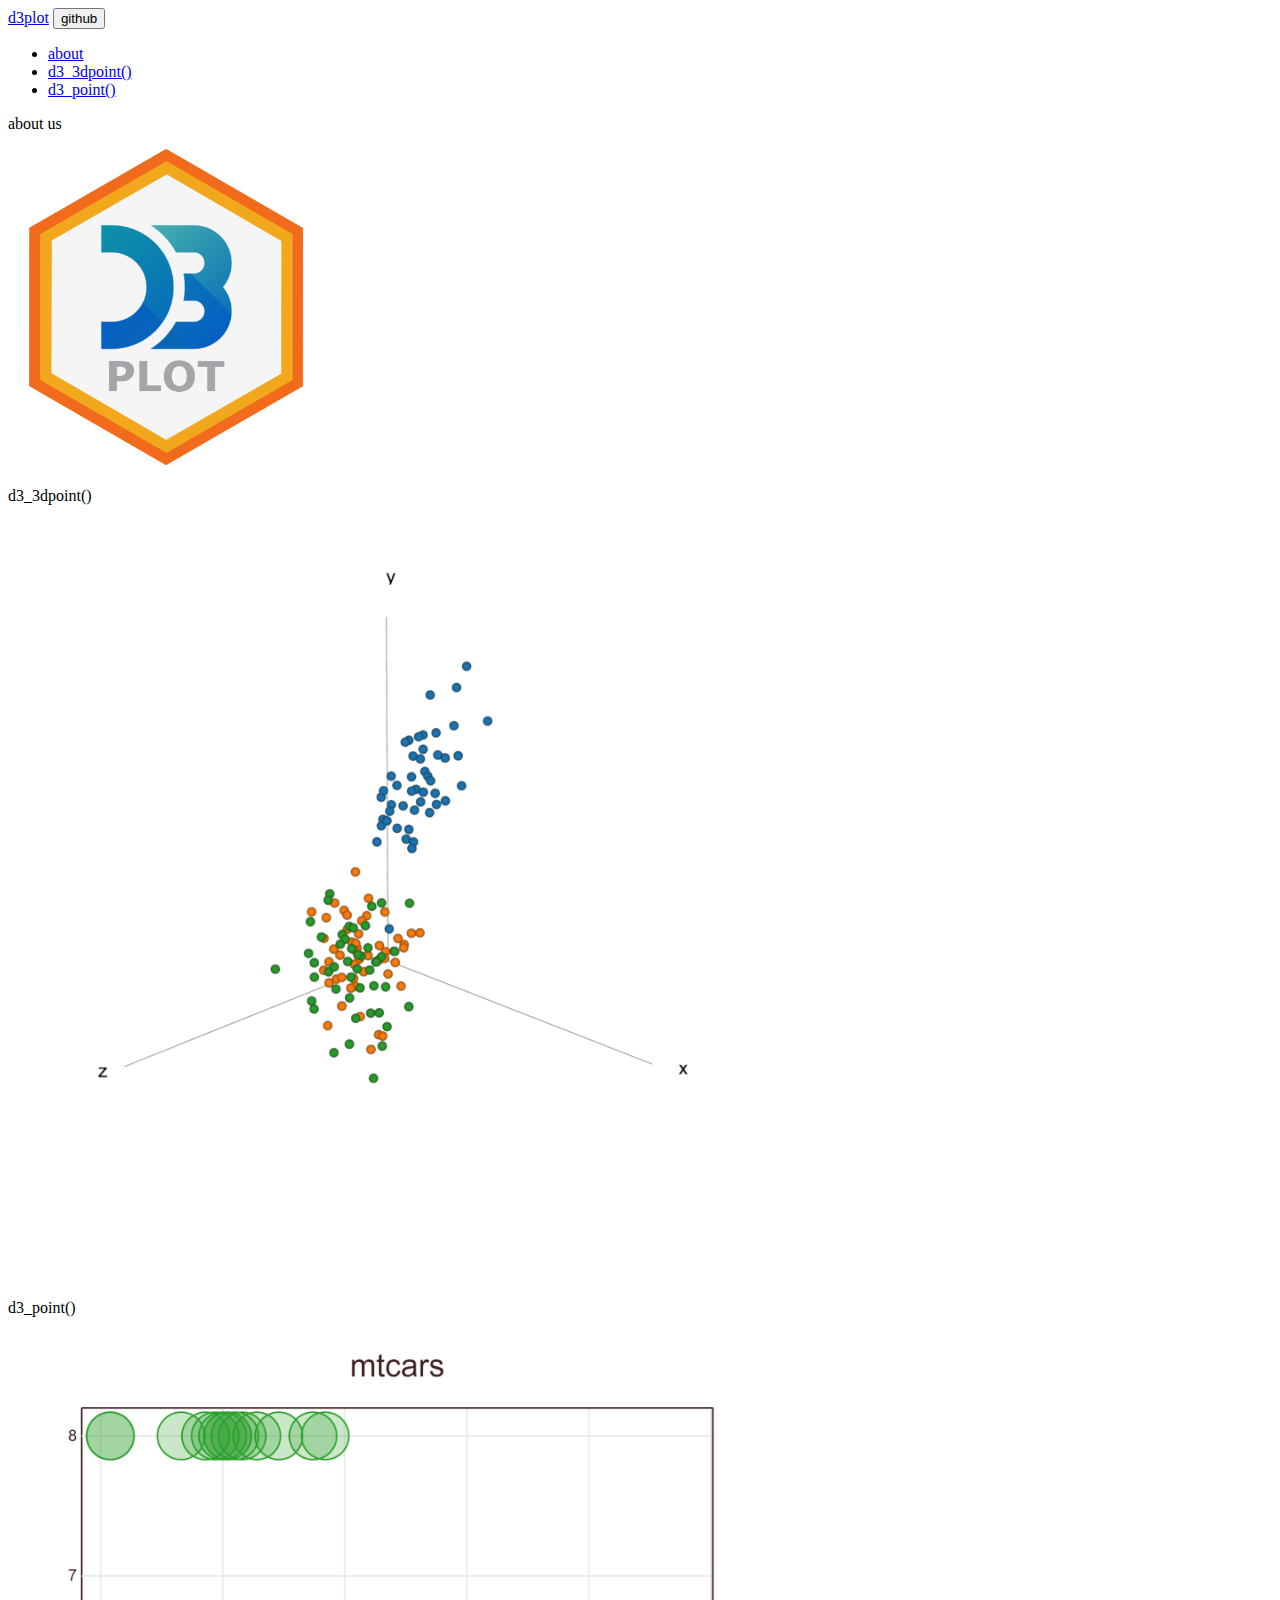
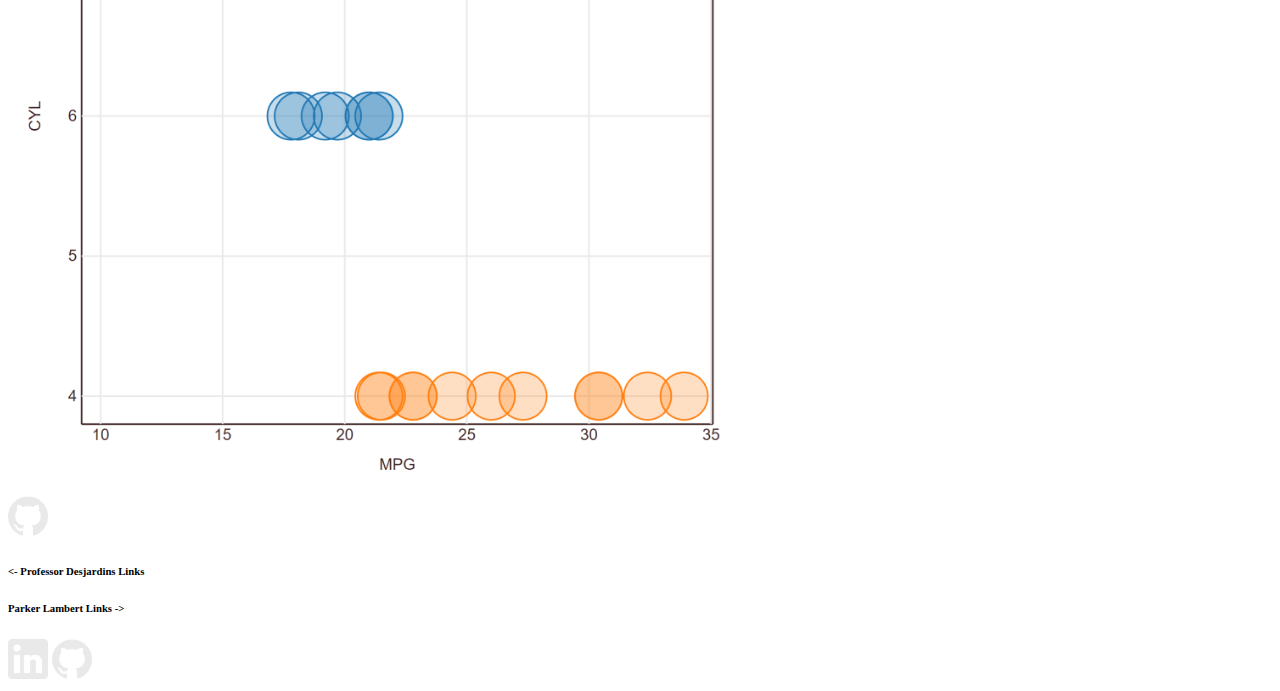
==== index.html @ 1dce2777 "works better with various resolutions" ====
<!DOCTYPE html>
<!--[if lt IE 7]>      <html class="no-js lt-ie9 lt-ie8 lt-ie7"> <![endif]-->
<!--[if IE 7]>         <html class="no-js lt-ie9 lt-ie8"> <![endif]-->
<!--[if IE 8]>         <html class="no-js lt-ie9"> <![endif]-->
<!--[if gt IE 8]>      <html class="no-js"> <!--<![endif]-->
<html>
  <head>
    <meta charset="utf-8" />
    <meta http-equiv="X-UA-Compatible" content="IE=edge" />
    <title>d3plot-home</title>
    <meta name="description" content="" />
    <meta name="viewport" content="width=device-width, initial-scale=1" />
    <link rel="stylesheet" href="css/styles.css" />
    <link rel="preconnect" href="https://fonts.googleapis.com" />
    <link rel="preconnect" href="https://fonts.gstatic.com" crossorigin />
    <link
      href="https://fonts.googleapis.com/css2?family=Inter:wght@400;600;800&display=swap"
      rel="stylesheet"
    />
  </head>
  <body>
    <header>
      <section class="ribon rTop">
        <a href="index.html" class="home">d3plot</a>

        <a href="https://github.com/cddesja/D3plot" target="_blank"
          ><button>github</button></a
        >

        <nav>
          <ul class="pages">
            <li><a href="about.html">about</a></li>
            <li><a href="d3_3dpoint.html">d3_3dpoint()</a></li>
            <li><a href="d3_point.html">d3_point()</a></li>
          </ul>
          <div class="burger">
            <div class="line1"></div>
            <div class="line2"></div>
            <div class="line4"></div>
          </div>
        </nav>
      </section>
    </header>
    <main>
      <div class="d3logo">
        <p>about us</p>
        <a href="about.html" class="logostag"
          ><img src="img/d3plotlogo.png" width="25%" class="d3logoimgtop"
        /></a>
      </div>
      <div class="graphlogos">
        <div class="graphlogo">
          <p>d3_3dpoint()</p>
          <a href="d3_3dpoint.html" class="logostag"
            ><img src="img/d3_3dpointlogo.png" width="60%" class="d3logoimgbot"
          /></a>
        </div>
        <div class="graphlogo">
          <p>d3_point()</p>
          <a href="d3_point.html" class="logostag"
            ><img src="img/d3_pointlogo.png" width="60%" class="d3logoimgbot"
          /></a>
        </div>
      </div>
    </main>
    <footer>
      <section class="ribon">
        <a href="https://github.com/cddesja" target="_blank"
          ><img src="img/github.png" width="40" class="bottom bimg"
        /></a>

        <h6 class="bottom person"><- Professor Desjardins Links</h6>
        <h6 class="bottom">Parker Lambert Links -></h6>

        <a
          href="https://www.linkedin.com/in/parkerjosephgreenlambert/"
          target="_blank"
          ><img src="img/linkedin.png" height="40" class="bottom bimg"
        /></a>
        <a href="https://github.com/plambert777" target="_blank"
          ><img src="img/github.png" height="40" class="bottom bimg"
        /></a>
      </section>
    </footer>
    <script src="" async defer></script>
  </body>
</html>
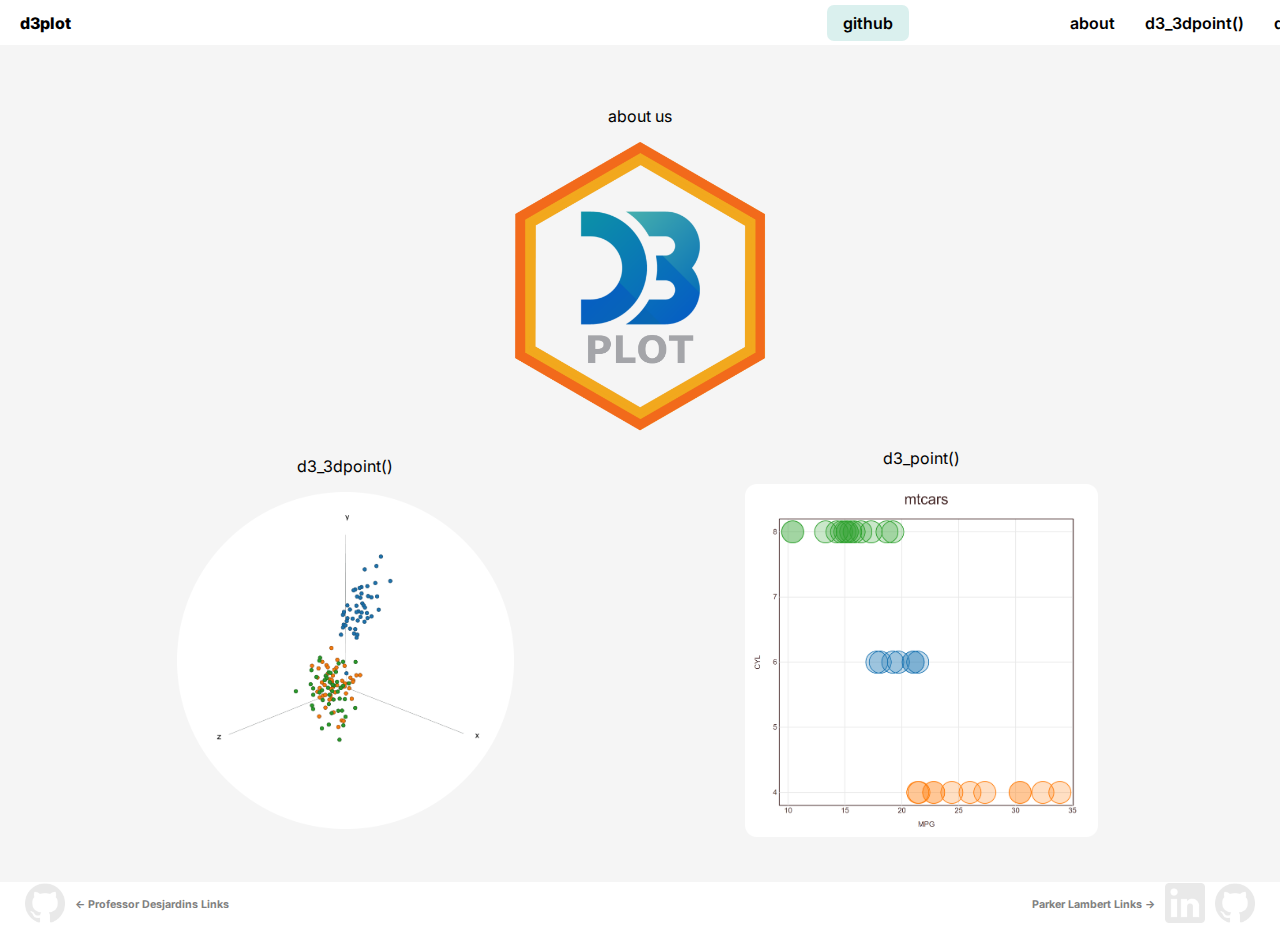
==== commit a61b2038: "Merge pull request #15 from plambert777/master" ====
--- a/index.html
+++ b/index.html
@@ -21,7 +21,7 @@
   <body>
     <header>
       <section class="ribon rTop">
-        <a href="index.html" class="home">d3plot</a>
+        <a href="index.html" class="home control">d3plot</a>
 
         <a href="https://github.com/cddesja/D3plot" target="_blank"
           ><button>github</button></a
@@ -29,9 +29,9 @@
 
         <nav>
           <ul class="pages">
-            <li><a href="about.html">about</a></li>
-            <li><a href="d3_3dpoint.html">d3_3dpoint()</a></li>
-            <li><a href="d3_point.html">d3_point()</a></li>
+            <li><a href="about.html" class="control">about</a></li>
+            <li><a href="d3_3dpoint.html" class="control">d3_3dpoint()</a></li>
+            <li><a href="d3_point.html" class="control">d3_point()</a></li>
           </ul>
           <div class="burger">
             <div class="line1"></div>
@@ -85,4 +85,3 @@
     <script src="" async defer></script>
   </body>
 </html>
-
--- a/css/styles.css
+++ b/css/styles.css
@@ -0,0 +1,219 @@
+* {
+  margin: 0px;
+  padding: 0px;
+  box-sizing: border-box;
+}
+body {
+  background-color: #f5f5f5;
+}
+
+/* header code follows  */
+/* header code follows  */
+/* header code follows  */
+/* header code follows  */
+header {
+  background-color: white;
+  margin-left: auto;
+  margin-right: auto;
+  align-items: center;
+}
+.ribon {
+  max-width: 1280px;
+  align-items: center;
+  margin-left: auto;
+  margin-right: auto;
+  /* background-color: teal; */
+  font-family: "Inter", sans-serif;
+  font-size: 1rem;
+  display: flex;
+  justify-content: flex-end;
+  padding: 0 20px;
+}
+.home {
+  font-weight: 800;
+  margin-right: auto;
+}
+nav {
+  display: flex;
+  justify-content: space-around;
+  align-items: center;
+  min-height: 5vh;
+  font-family: "Inter", sans-serif;
+  font-size: 1rem;
+  margin-left: 20px;
+}
+.rTop {
+  display: flex;
+  justify-content: flex-end;
+}
+.pages li {
+  list-style: none;
+  margin: 0 15px;
+}
+a {
+  text-decoration: none;
+  color: black;
+  font-weight: 600;
+}
+
+.pages {
+  display: flex;
+  justify-content: space-evenly;
+  width: 30%;
+}
+button {
+  background-color: #daf0ee;
+  min-width: 5rem;
+  padding: 0.5rem 1rem;
+  border-radius: 7px;
+  border: none;
+  font-family: "Inter", sans-serif;
+  font-size: 1rem;
+  font-weight: 600;
+  margin-right: 1rem;
+}
+button:hover {
+  opacity: 0.5;
+}
+.burger {
+  display: none;
+}
+.burger div {
+  width: 25px;
+  height: 3px;
+  background-color: black;
+  margin: 5px;
+}
+.control:hover {
+  opacity: 0.4;
+}
+/* a:hover {
+  text-decoration: line-through;
+  text-decoration-thickness: 4px;
+  text-decoration-color: #daf0ee;
+  opacity: 0.4;
+} */
+
+/* main code below */
+/* main code below */
+/* main code below */
+/* main code below */
+main {
+  max-width: 1280px;
+  margin: 0 auto;
+  min-height: 90vh;
+  align-items: center;
+  padding: 5vh 5vw;
+}
+.d3logo {
+  margin: auto;
+  justify-content: space-around;
+  min-height: 30vh;
+  text-align: center;
+  font-family: "Inter", sans-serif;
+  font-weight: 400;
+  font-size: 1rem;
+}
+p {
+  margin: 1rem;
+}
+.d3logoimg {
+  width: 35%;
+  margin: auto;
+}
+.logostag {
+  display: flex;
+  justify-content: space-around;
+}
+.graphlogos {
+  min-height: 38vh;
+  display: flex;
+  justify-content: space-around;
+}
+.graphlogo {
+  font-family: "Inter", sans-serif;
+  font-weight: 400;
+  font-size: 1rem;
+  text-align: center;
+  margin: auto;
+}
+.d3logoimgtop:hover {
+  opacity: 0.4;
+}
+.d3logoimgbot:hover {
+  opacity: 0.4;
+}
+
+/* footer code below */
+/* footer code below */
+/* footer code below */
+/* footer code below */
+footer {
+  /* position: absolute;
+  bottom: 0; */
+  background-color: white;
+  min-height: 5vh;
+  width: 100%;
+}
+.ribon {
+  min-height: 5vh;
+}
+.bottom {
+  margin: 0 5px;
+}
+.person {
+  margin-right: auto;
+}
+.bimg:hover {
+  opacity: 0.5;
+}
+h6 {
+  color: grey;
+}
+
+/* about.html follows */
+/* about.html follows */
+/* about.html follows */
+/* about.html follows */
+h2 {
+  font-size: 1rem;
+}
+.graphlogosabout {
+  min-height: 40vh;
+  display: flex;
+  justify-content: space-between;
+  text-align: left;
+}
+.graphlogoabout {
+  font-family: "Inter", sans-serif;
+  font-weight: 400;
+  font-size: 1rem;
+  text-align: left;
+  margin: 5rem 1rem;
+  max-width: 25%;
+  /* min-width: 310px; */
+
+  word-wrap: break-word;
+  text-justify: auto;
+}
+.logoMath {
+  /* display: flex;
+  justify-content: center; */
+  margin-top: 1rem;
+  align-items: center;
+}
+.para {
+  margin: 1rem 0;
+}
+.signs {
+  opacity: 0.7;
+}
+
+/* d3_3dpoint() code follows */
+/* d3_3dpoint() code follows */
+/* d3_3dpoint() code follows */
+/* d3_3dpoint() code follows */
+.selector {
+  margin-bottom: 1rem;
+}
+
